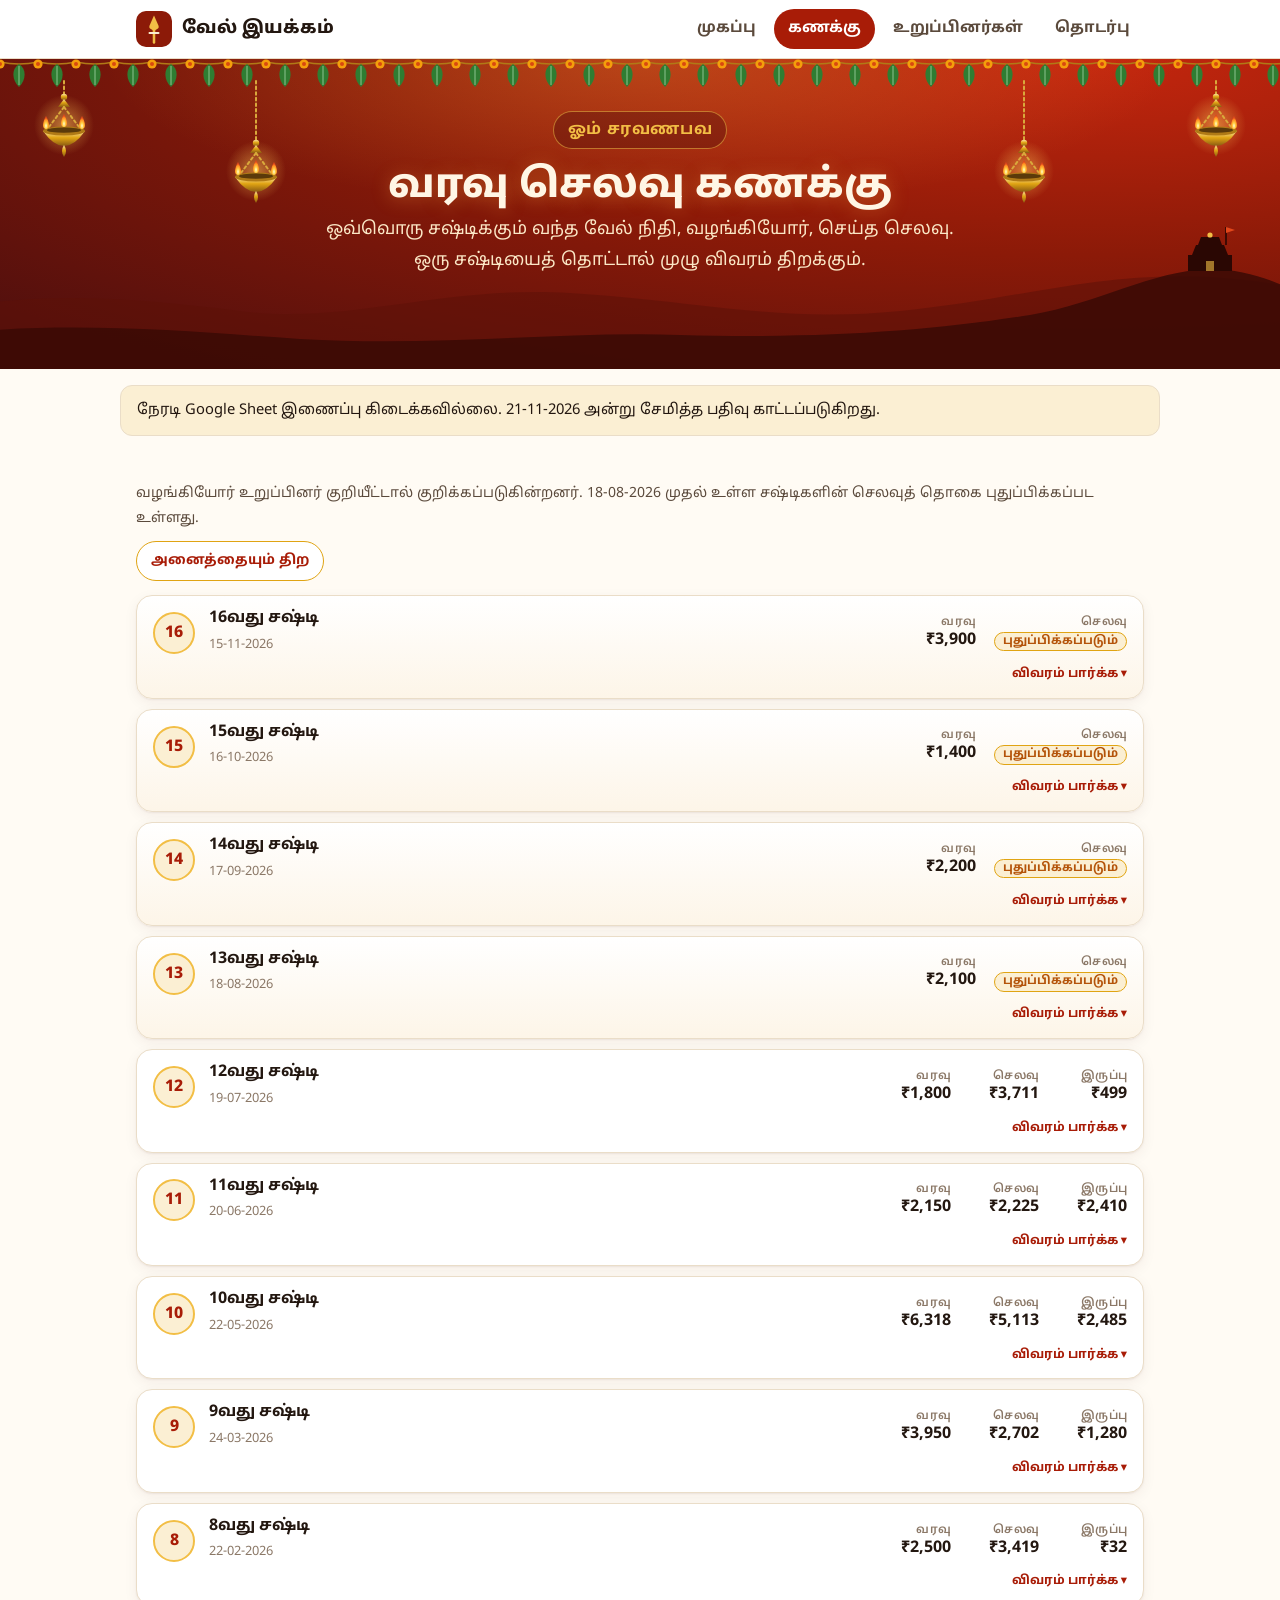
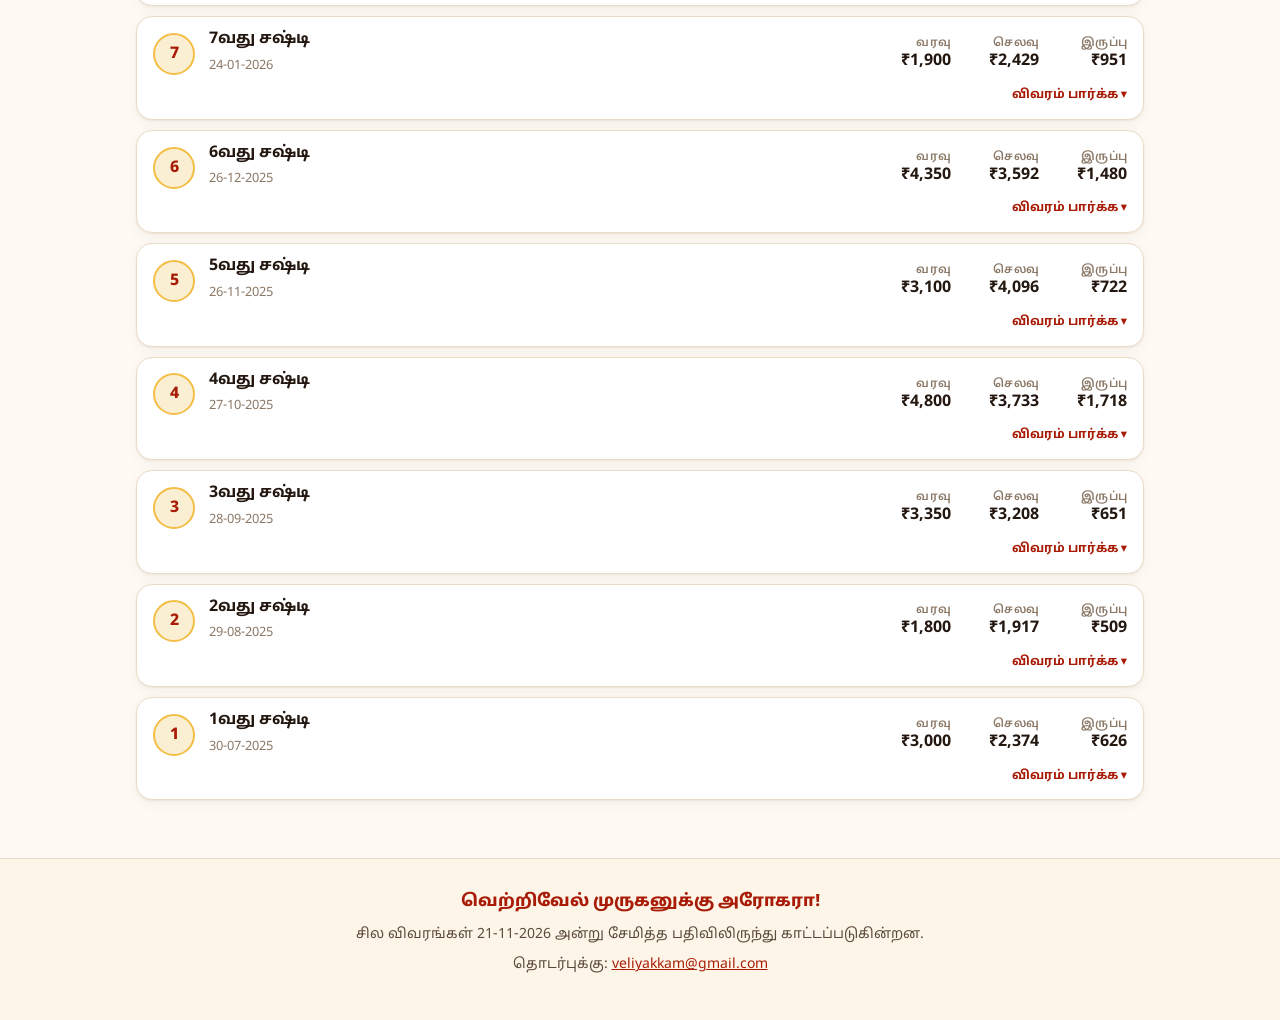
==== accounts.html @ ac23b08f "Keep each member's name on one line, shrinking long names to fit The name is measured in its card af" ====
<!doctype html>
<html lang="ta">
<head>
<meta charset="utf-8">
<meta name="viewport" content="width=device-width, initial-scale=1">
<title>வரவு செலவு கணக்கு · வேல் இயக்கம்</title>
<meta name="description" content="வேல் இயக்கம்: ஒவ்வொரு சஷ்டிக்கும் வந்த வேல் நிதி, வழங்கியோர், செய்த செலவு.">
<meta name="theme-color" content="#8C1A08">
<link rel="icon" href="assets/img/favicon.svg">
<link rel="preconnect" href="https://fonts.googleapis.com">
<link rel="preconnect" href="https://fonts.gstatic.com" crossorigin>
<link href="https://fonts.googleapis.com/css2?family=Noto+Sans+Tamil:wght@400;600;700;800&display=swap" rel="stylesheet">
<link rel="stylesheet" href="assets/css/style.css?v=20261121f">
</head>
<body data-page="accounts">

<header class="top">
  <div class="wrap top-in">
    <a class="brand" href="index.html">
      <img src="assets/img/favicon.svg" alt="" width="36" height="36">
      <span>வேல் இயக்கம்</span>
    </a>
    <nav class="nav" aria-label="பக்கங்கள்">
      <a href="index.html">முகப்பு</a>
      <a href="accounts.html" class="on" aria-current="page">கணக்கு</a>
      <a href="members.html">உறுப்பினர்கள்</a>
      <a href="contact.html">தொடர்பு</a>
    </nav>
  </div>
</header>

<main>
  <section class="hero hero--small">
    <div class="decor-lamps few" data-decor="lamps" aria-hidden="true"></div>
    <div class="wrap hero-text">
      <p class="om">ஓம் சரவணபவ</p>
      <h1>வரவு செலவு கணக்கு</h1>
      <p class="lead">ஒவ்வொரு சஷ்டிக்கும் வந்த வேல் நிதி, வழங்கியோர், செய்த செலவு. ஒரு சஷ்டியைத் தொட்டால் முழு விவரம் திறக்கும்.</p>
    </div>
    <div class="decor-hills" data-decor="hills" aria-hidden="true"></div>
  </section>

  <div id="notice" class="notice wrap" hidden></div>

  <section class="wrap sec">
    <div class="acc-tools">
      <p class="muted small" id="accNote" style="margin:0"></p>
      <button type="button" id="toggleAll">அனைத்தையும் திற</button>
    </div>
    <div id="accList"></div>
  </section>
</main>

<footer class="foot">
  <div class="wrap">
    <p class="arohara">வெற்றிவேல் முருகனுக்கு அரோகரா!</p>
    <p class="small muted" id="source"></p>
    <p class="small muted">தொடர்புக்கு: <a class="js-mail" href="#"></a></p>
  </div>
</footer>

<script src="assets/js/config.js?v=20261121f"></script>
<script src="assets/js/decor.js?v=20261121f"></script>
<script src="assets/js/app.js?v=20261121f"></script>
</body>
</html>
---- assets/css/style.css ----
/* Vel Iyakkam: one small stylesheet. Light and dark follow the phone's setting. */

:root{
  --red:#A81C07; --red-d:#6E1205; --gold:#E0A413; --gold-l:#F2BE45; --cream:#FBEFD3;
  --bg:#FFFBF4; --card:#FFFFFF; --card-2:#FDF5E8;
  --ink:#231710; --ink-2:#5B4A3C; --ink-3:#8B7867; --line:#EADDC8;
  --in:#1F7A4D; --out:#B3261E;
  --r:16px; --sh:0 1px 2px rgba(74,14,14,.06),0 4px 14px rgba(74,14,14,.06);
  --font:"Noto Sans Tamil","Latha",system-ui,-apple-system,"Segoe UI",sans-serif;
}
@media (prefers-color-scheme:dark){
  :root{
    --bg:#191210; --card:#231A17; --card-2:#2C211D;
    --ink:#F5EDE3; --ink-2:#CDBBA9; --ink-3:#9A8776; --line:#3A2C26;
    --red:#E2593C; --in:#5CC48E; --out:#F08A7E; --cream:#3A2C10;
    --sh:0 1px 2px rgba(0,0,0,.3),0 4px 14px rgba(0,0,0,.25);
  }
}

*,*::before,*::after{box-sizing:border-box}
html{scroll-behavior:smooth;-webkit-text-size-adjust:100%}
body{margin:0;background:var(--bg);color:var(--ink);font-family:var(--font);font-size:16px;line-height:1.75}
a{color:var(--red)}
h1,h2,h3{line-height:1.4;margin:0 0 .4em}
h2{font-size:clamp(1.3rem,3.5vw,1.7rem)}
h3{font-size:1.1rem}
h2 small,h3 small,summary small{font-size:.75rem;font-weight:600;color:var(--ink-3);margin-left:6px;letter-spacing:.02em}
p{margin:0 0 1em}
.wrap{max-width:1040px;margin:0 auto;padding:0 16px}
.muted{color:var(--ink-2)}
.small{font-size:.875rem}
.mt{margin-top:32px}
.sec{padding:40px 16px 8px}
:focus-visible{outline:3px solid var(--gold);outline-offset:2px;border-radius:6px}

/* header */
.top{position:sticky;top:0;z-index:10;background:var(--card);border-bottom:1px solid var(--line)}
.top-in{display:flex;align-items:center;justify-content:space-between;height:58px;gap:12px}
.brand{display:flex;align-items:center;gap:10px;color:var(--ink);font-weight:800;font-size:1.1rem;text-decoration:none;white-space:nowrap}
.brand img{border-radius:10px}
.nav{display:flex;gap:4px;align-items:center}
.nav a{color:var(--ink-2);text-decoration:none;padding:7px 14px;border-radius:999px;font-size:.95rem;font-weight:700}
.nav a:hover{background:var(--card-2)}
.nav a.on{background:var(--red);color:#fff}
@media (max-width:640px){
  .top-in{flex-wrap:wrap;height:auto;padding-top:8px;gap:6px}
  .nav{width:100%;gap:0;border-top:1px solid var(--line)}
  .nav a{flex:1;text-align:center;border-radius:0;padding:9px 2px;font-size:.84rem;border-bottom:3px solid transparent}
  .nav a.on{background:none;color:var(--red);border-bottom-color:var(--red)}
}

/* hero: painting, hanging lamps, mango-leaf thoranam, hills, Vel with rooster flag */
.hero{position:relative;overflow:hidden;isolation:isolate;color:#FFF6E5;text-align:center;padding:64px 0 92px;
  background:radial-gradient(60% 70% at 50% 0%,rgba(255,170,60,.28) 0%,rgba(255,170,60,0) 70%),
             radial-gradient(120% 140% at 85% 0%,#C4260E 0%,#8C1A08 45%,#4A0E0E 100%)}
.hero::before{content:"";position:absolute;left:0;right:0;top:0;height:30px;z-index:3;background:url("data:image/svg+xml,%3Csvg xmlns='http://www.w3.org/2000/svg' width='38' height='30'%3E%3Cpath d='M0 3 Q19 7 38 3' stroke='%23B07A16' stroke-width='1.6' fill='none'/%3E%3Cpath d='M19 5 C27 10 26 21 19 28 C12 21 11 10 19 5Z' fill='%232F7D32'/%3E%3Cpath d='M19 7 L19 26' stroke='%23A5D6A7' stroke-width='.8'/%3E%3Ccircle cx='0' cy='5' r='4.6' fill='%23F59E0B'/%3E%3Ccircle cx='38' cy='5' r='4.6' fill='%23F59E0B'/%3E%3Ccircle cx='0' cy='5' r='2' fill='%23D9480F'/%3E%3Ccircle cx='38' cy='5' r='2' fill='%23D9480F'/%3E%3C/svg%3E") repeat-x;background-size:38px 30px}
.hero-grid{position:relative;z-index:2;display:grid;grid-template-columns:210px 1fr 200px;gap:28px;align-items:center}
.hero-text{min-width:0}
.om{display:inline-block;margin:0 0 10px;padding:4px 14px;border:1px solid rgba(242,190,69,.55);border-radius:999px;color:var(--gold-l);font-weight:700;letter-spacing:.04em;background:rgba(74,14,14,.35)}
.hero h1{font-size:clamp(2rem,7vw,3.2rem);font-weight:800;margin:0;text-shadow:0 2px 18px rgba(255,170,60,.35)}
.yama{margin:2px 0 12px;color:var(--gold-l);font-weight:700;letter-spacing:.06em;font-size:1.02rem}
.lead{max-width:36em;margin:0 auto 22px;font-size:clamp(1rem,2.6vw,1.1rem);color:#FBE7C6}
.deity{margin:0;position:relative}
.deity::before{content:"";position:absolute;inset:-26px;border-radius:50%;background:radial-gradient(closest-side,rgba(255,196,90,.55),rgba(255,196,90,0));z-index:-1}
.deity img{display:block;width:100%;height:auto;border-radius:105px 105px 14px 14px;border:4px solid #F2BE45;
  box-shadow:0 0 0 5px rgba(74,14,14,.6),0 0 0 7px rgba(242,190,69,.55),0 18px 40px rgba(0,0,0,.35)}
.vel-flag svg{display:block;width:100%;height:auto;filter:drop-shadow(0 8px 18px rgba(0,0,0,.35))}
.vel-flag .flag{transform-box:fill-box;transform-origin:0 50%;animation:wave 4.5s ease-in-out infinite alternate}
.decor-lamps{position:absolute;left:0;right:0;top:22px;height:240px;z-index:1;pointer-events:none}
.lamp{position:absolute;top:0;transform:translateX(-50%);transform-origin:50% 0;animation:sway 5.5s ease-in-out infinite alternate}
.lamp svg{display:block;overflow:visible}
.lamp .flame{transform-box:fill-box;transform-origin:50% 100%;animation:flicker 1.3s ease-in-out infinite alternate}
.lamp .glow{animation:glow 2.6s ease-in-out infinite alternate}
.decor-hills{position:absolute;left:0;right:0;bottom:0;height:150px;z-index:1;pointer-events:none}
@keyframes sway{from{transform:translateX(-50%) rotate(-2.2deg)}to{transform:translateX(-50%) rotate(2.2deg)}}
@keyframes flicker{0%{transform:scale(1,1)}40%{transform:scale(.9,1.1)}70%{transform:scale(1.06,.94)}100%{transform:scale(.96,1.05)}}
@keyframes glow{from{opacity:.65}to{opacity:1}}
@keyframes wave{from{transform:skewY(0deg) scaleX(1)}to{transform:skewY(-3deg) scaleX(.96)}}
@media (prefers-reduced-motion:reduce){.lamp,.lamp .flame,.lamp .glow,.vel-flag .flag{animation:none}}
@media (max-width:1180px){.lamp.wide{display:none}}
@media (max-width:860px){
  .hero{padding:52px 0 86px}
  .hero-grid{grid-template-columns:1fr;gap:6px}
  .deity{width:150px;margin:0 auto 10px}
  .deity img{border-radius:75px 75px 12px 12px}
  .vel-flag{display:none}
  .lamp.mid{top:0}
  .lamp.mid:nth-child(3){left:7%!important}.lamp.mid:nth-child(4){left:93%!important}
}
.hero--small{padding:52px 0 70px}
.hero--small h1{font-size:clamp(1.7rem,5.5vw,2.5rem)}
.cta{display:flex;gap:10px;justify-content:center;flex-wrap:wrap}
.btn{display:inline-block;padding:11px 22px;border-radius:999px;font-weight:700;text-decoration:none;border:2px solid transparent}
.btn-gold{background:var(--gold-l);color:#3B1A00}
.btn-line{border-color:rgba(255,246,229,.6);color:#FFF6E5}
.btn-red{background:var(--red);color:#fff}
.btn-ghost{border-color:var(--red);color:var(--red)}
.btn:hover{filter:brightness(1.06)}

.notice{margin-top:16px;margin-bottom:0;padding:12px 16px;border-radius:12px;background:var(--cream);color:var(--ink);font-size:.92rem;border:1px solid var(--line)}

/* stats */
.stats{display:grid;grid-template-columns:repeat(3,1fr);gap:12px;margin-top:-26px;position:relative}
.stat{background:var(--card);border:1px solid var(--line);border-radius:var(--r);box-shadow:var(--sh);padding:14px 16px;display:flex;flex-direction:column}
.stat .k{font-size:.85rem;color:var(--ink-2);font-weight:600}
.stat .v{font-size:clamp(1.3rem,3.6vw,1.75rem);font-weight:800;font-variant-numeric:tabular-nums;line-height:1.3}
.stat .e{font-size:.72rem;color:var(--ink-3)}
.stat-hl{background:linear-gradient(160deg,var(--card) 0%,var(--cream) 100%);border-color:var(--gold)}
.notice:not([hidden]) + .stats{margin-top:14px}
@media (max-width:520px){.stats{gap:8px}.stat{padding:12px 10px}.stat .k{font-size:.78rem}}

/* next sashti */
.sashti{margin-top:14px;display:flex;align-items:center;justify-content:space-between;gap:16px;background:var(--card);border:1px solid var(--line);border-left:5px solid var(--gold);border-radius:var(--r);padding:14px 18px;box-shadow:var(--sh)}
.sashti .k{font-size:.85rem;color:var(--ink-2);font-weight:600}
.sashti .d{font-size:1.15rem;font-weight:800}
.count{text-align:center;min-width:74px}
.count b{display:block;font-size:1.8rem;line-height:1.1;color:var(--red)}
.count span{font-size:.8rem;color:var(--ink-2)}

/* tables */
.table-wrap{overflow-x:auto;border:1px solid var(--line);border-radius:var(--r);background:var(--card);box-shadow:var(--sh)}
.tbl{width:100%;border-collapse:collapse;font-size:.92rem}
.tbl th{text-align:left;font-size:.8rem;color:var(--ink-2);background:var(--card-2);padding:10px 12px;white-space:nowrap}
.tbl td{padding:10px 12px;border-top:1px solid var(--line);vertical-align:top}
.tbl .n{text-align:right;font-variant-numeric:tabular-nums;white-space:nowrap}
.tbl .in{color:var(--in)}
.tbl .out{color:var(--out)}
.tbl .sub{font-size:.78rem;color:var(--ink-3)}
.tbl .sub-i{display:block;font-size:.78rem;color:var(--ink-3)}
.tbl tr.now td{background:var(--cream)}
.tbl tr.pending td{background:var(--card-2)}
.pend{display:inline-block;padding:1px 8px;border-radius:999px;background:var(--cream);color:var(--warn,#B45309);font-size:.74rem;font-weight:700;white-space:nowrap;border:1px solid var(--gold)}
@media (max-width:520px){.tbl{font-size:.84rem}.tbl th,.tbl td{padding:8px 7px}.tbl .opt{display:none}}

details.more{margin-top:14px}
details.more summary{cursor:pointer;font-weight:700;padding:8px 0}
details.more .table-wrap{margin-top:6px}

/* help list */
.helplist{list-style:none;margin:0;padding:0;display:grid;gap:10px}
.helplist li{display:grid;grid-template-columns:auto 1fr auto;gap:4px 14px;align-items:center;background:var(--card);border:1px solid var(--line);border-radius:var(--r);padding:12px 16px;box-shadow:var(--sh)}
.helplist .no{grid-row:span 2;width:44px;height:44px;border-radius:50%;display:grid;place-items:center;background:var(--cream);color:var(--red);font-weight:800;border:2px solid var(--gold-l)}
.helplist .when{font-weight:700}
.helplist .tag{display:inline-block;margin-left:8px;padding:0 8px;border-radius:999px;background:var(--red);color:#fff;font-size:.72rem;font-weight:700;vertical-align:middle}
.helplist .kids{grid-row:span 2;text-align:center;font-weight:800;color:var(--in);line-height:1.2}
.helplist .kids small{display:block;font-weight:600;font-size:.72rem;color:var(--ink-3)}
.helplist .what{font-size:.86rem;color:var(--ink-2)}

/* members */
.people{display:grid;grid-template-columns:repeat(auto-fill,minmax(140px,1fr));gap:14px}
.person{margin:0;background:var(--card);border:1px solid var(--line);border-radius:var(--r);padding:14px 10px;text-align:center;box-shadow:var(--sh)}
.ph{position:relative;width:96px;height:96px;margin:0 auto 10px;border-radius:50%;overflow:hidden;background:linear-gradient(150deg,#C4260E,#6E1205);border:3px solid var(--gold-l)}
.ph span{position:absolute;inset:0;display:grid;place-items:center;color:#FFF6E5;font-weight:800;font-size:1.6rem;letter-spacing:.02em}
.ph img{position:absolute;inset:0;width:100%;height:100%;object-fit:cover;opacity:0;transition:opacity .2s}
.ph img.ok{opacity:1}
.person figcaption{display:flex;flex-direction:column;line-height:1.45}
.person figcaption b{display:block;font-size:.95rem;white-space:nowrap;overflow:hidden}
.person figcaption span{font-size:.78rem;color:var(--ink-3)}

/* join */
.join{background:var(--card);border:1px solid var(--line);border-radius:var(--r);padding:24px 20px;box-shadow:var(--sh)}
.steps{margin:0 0 18px;padding-left:1.3em}
.steps li{margin-bottom:6px}
.join .cta{justify-content:flex-start}

.foot{margin-top:40px;padding:28px 0 36px;border-top:1px solid var(--line);text-align:center;background:var(--card-2)}
.foot p{margin:0 0 6px}
.foot .arohara{color:var(--red);font-weight:800;font-size:1.05rem}
.tiny{font-size:.75rem}
.acc-link{display:flex;align-items:center;justify-content:space-between;gap:12px;margin-top:16px;padding:14px 18px;border-radius:var(--r);background:var(--card);border:1px solid var(--gold);box-shadow:var(--sh);color:var(--ink);text-decoration:none}
.acc-link small{display:block;color:var(--ink-3);font-size:.82rem}
.acc-link .arrow{font-size:1.4rem;color:var(--red);font-weight:800}
.acc-link:hover{background:var(--card-2)}

/* accounts page */
.acc-tools{display:flex;justify-content:space-between;align-items:center;gap:10px;flex-wrap:wrap;margin:6px 0 14px}
.acc-tools button{font:inherit;font-size:.86rem;font-weight:700;padding:7px 14px;border-radius:999px;border:1px solid var(--gold);background:var(--card);color:var(--red);cursor:pointer}
.cyc{background:var(--card);border:1px solid var(--line);border-radius:var(--r);box-shadow:var(--sh);margin-bottom:10px;overflow:hidden}
.cyc[open]{border-color:var(--gold)}
.cyc.pending{background:linear-gradient(180deg,var(--card) 0%,var(--card-2) 100%)}
.cyc summary{list-style:none;cursor:pointer;display:grid;grid-template-columns:auto 1fr auto;gap:6px 14px;align-items:center;padding:12px 16px}
.cyc summary::-webkit-details-marker{display:none}
.cyc .no{width:42px;height:42px;border-radius:50%;display:grid;place-items:center;background:var(--cream);color:var(--red);font-weight:800;border:2px solid var(--gold-l)}
.cyc .t b{display:block;line-height:1.35}
.cyc .t span{font-size:.8rem;color:var(--ink-3)}
.cyc .fig{display:flex;gap:18px;text-align:right}
.cyc .fig div{display:flex;flex-direction:column;line-height:1.3;min-width:70px}
.cyc .fig small{font-size:.72rem;color:var(--ink-3)}
.cyc .fig b{font-variant-numeric:tabular-nums}
.cyc .chev{grid-column:3;justify-self:end;font-size:.78rem;color:var(--red);font-weight:700}
.cyc[open] .chev .o{display:none}.cyc:not([open]) .chev .c{display:none}
.cyc-body{padding:4px 16px 16px;border-top:1px dashed var(--line)}
.cyc-body h4{margin:14px 0 6px;font-size:.92rem}
.cyc-body .line{display:flex;justify-content:space-between;gap:10px;padding:6px 0;border-bottom:1px solid var(--line);font-size:.9rem}
.cyc-body .line:last-child{border-bottom:0}
.cyc-body .line .d{color:var(--ink-3);font-size:.8rem;min-width:84px}
.cyc-body .line .who{flex:1}
.cyc-body .line .a{font-variant-numeric:tabular-nums;font-weight:700;white-space:nowrap}
.cyc-body .bal{display:flex;justify-content:space-between;margin-top:10px;padding:8px 12px;border-radius:10px;background:var(--card-2);font-weight:700}
@media (max-width:620px){
  .cyc summary{grid-template-columns:auto 1fr}
  .cyc .fig{grid-column:1 / -1;justify-content:space-between;text-align:left;padding-top:4px}
  .cyc .fig div{min-width:0}
  .cyc .chev{grid-column:1 / -1;justify-self:start}
}

.tab-links{display:grid;grid-template-columns:1fr 1fr;gap:12px}
@media (max-width:620px){.tab-links{grid-template-columns:1fr}}
.contact-list{list-style:none;margin:0;padding:0}
.contact-list li{display:flex;justify-content:space-between;gap:12px;padding:12px 0;border-bottom:1px solid var(--line);flex-wrap:wrap}
.contact-list li:last-child{border-bottom:0}
.contact-list span{color:var(--ink-2);font-weight:600}
.contact-list a{font-weight:700}
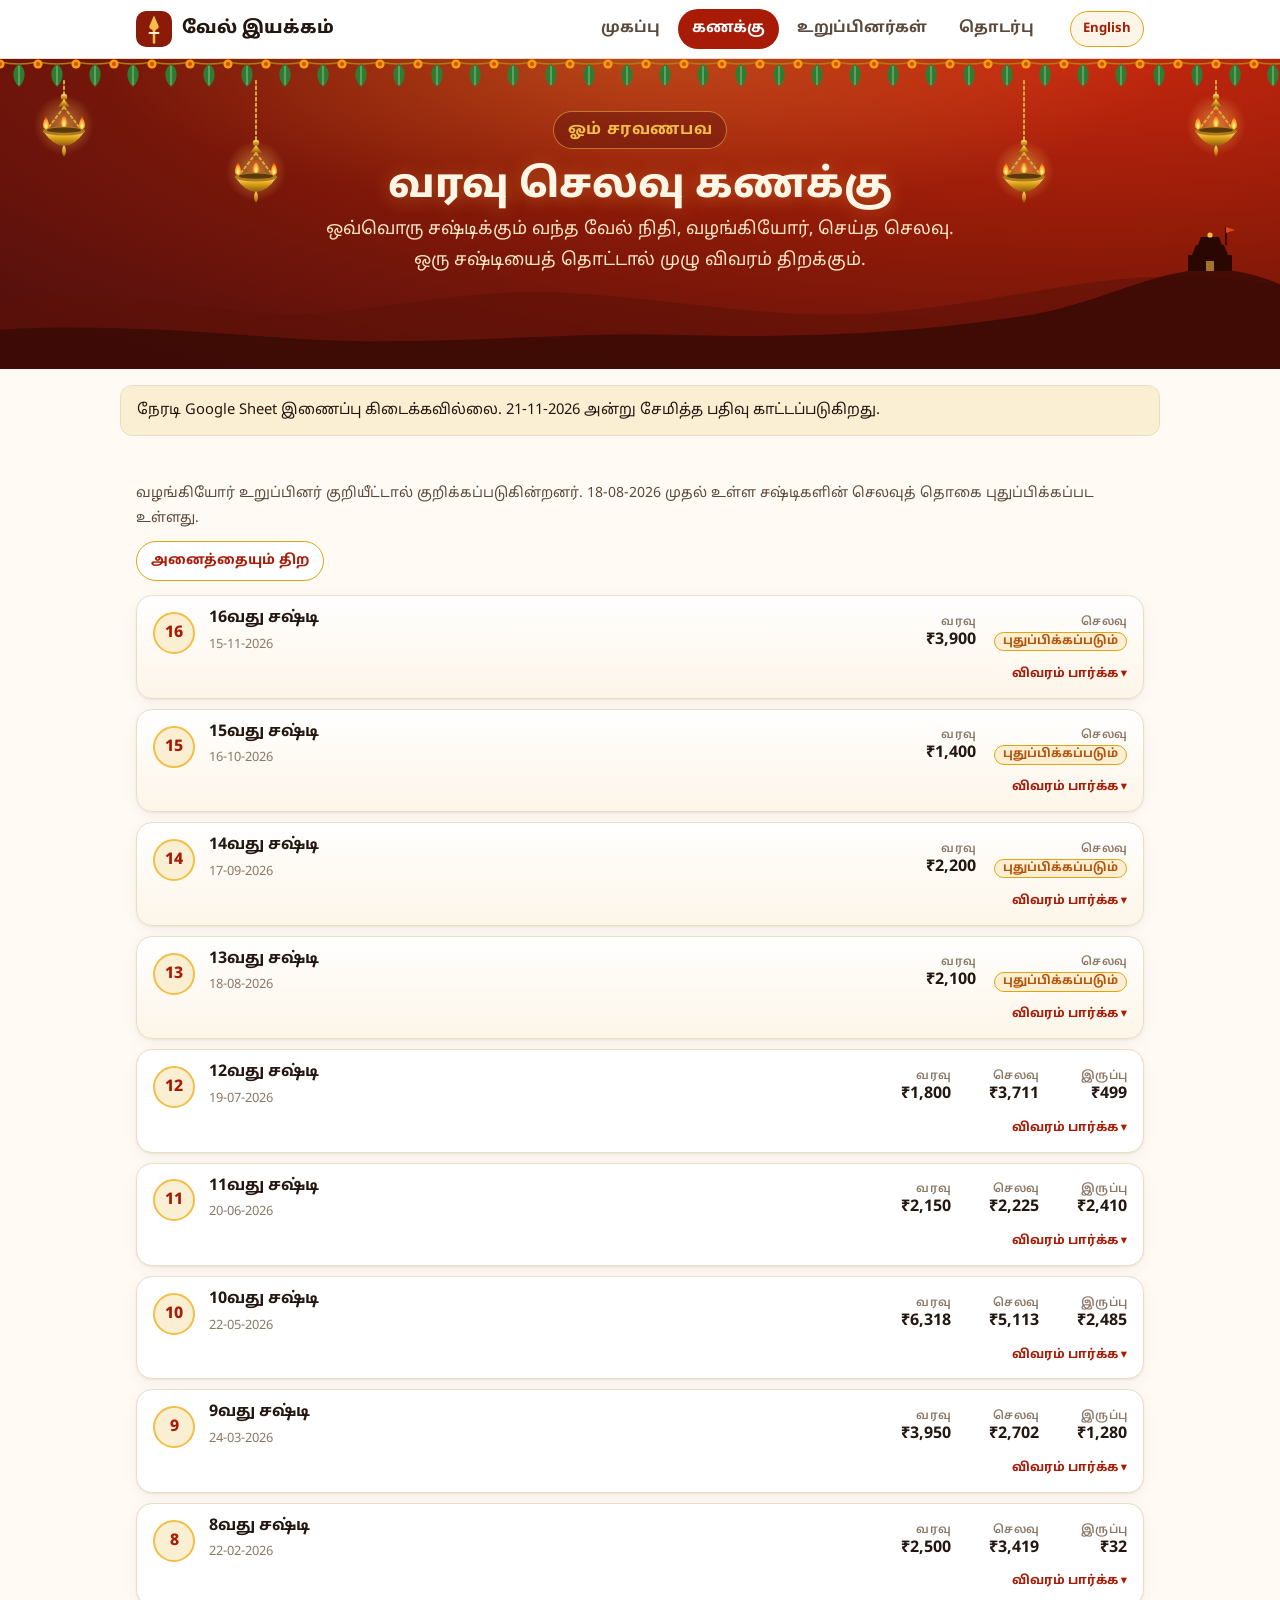
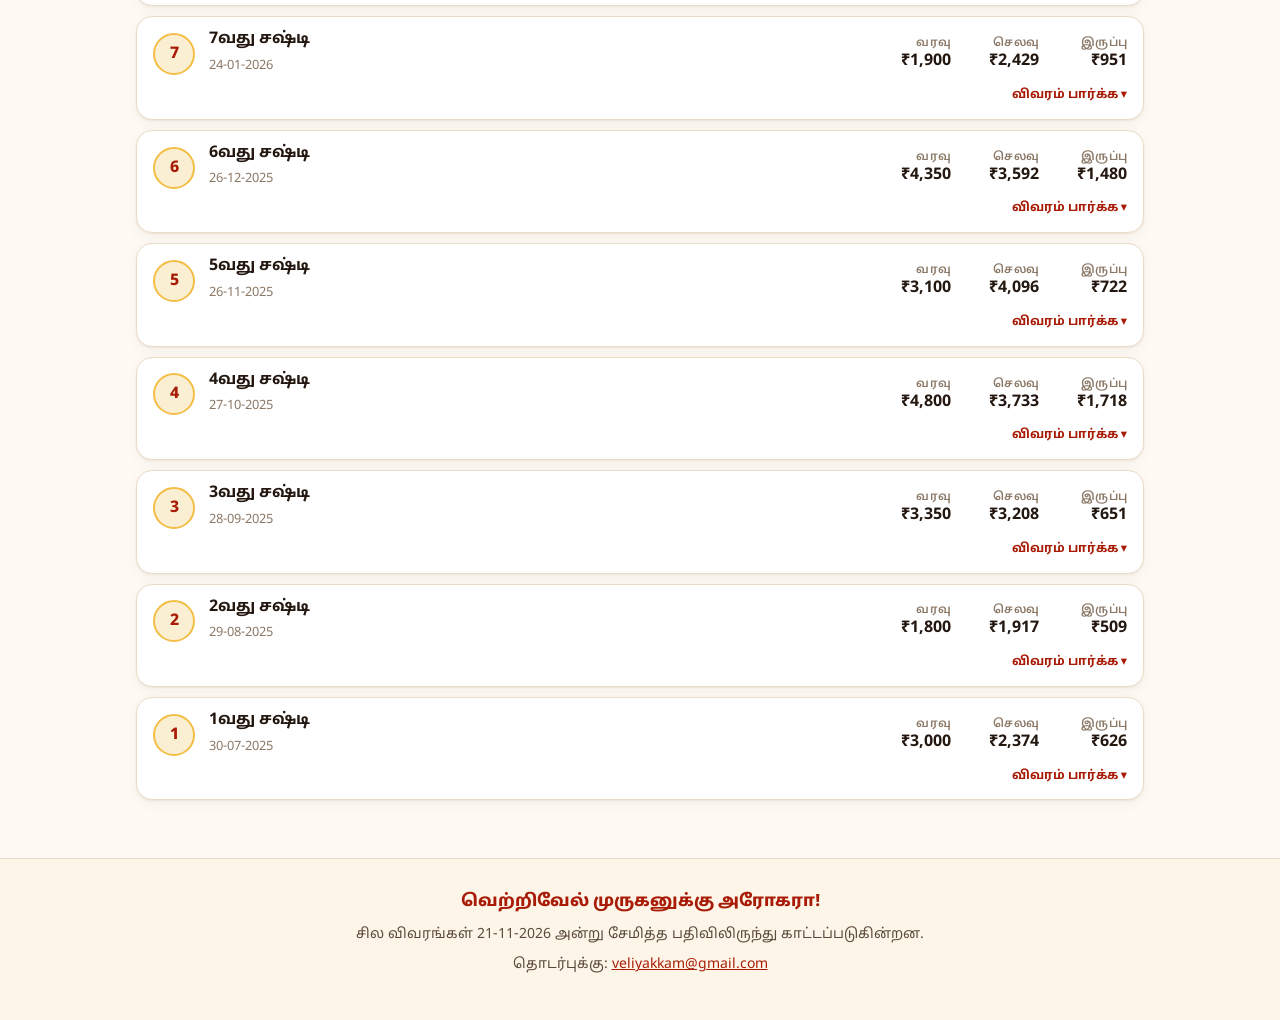
==== commit e44a11f3: "English / Tamil switch on every page; Sujith's photo (VEL-015) A button in the header switches the w" ====
--- a/accounts.html
+++ b/accounts.html
@@ -3,14 +3,14 @@
 <head>
 <meta charset="utf-8">
 <meta name="viewport" content="width=device-width, initial-scale=1">
-<title>வரவு செலவு கணக்கு · வேல் இயக்கம்</title>
+<title data-en="Accounts · Vel Iyakkam">வரவு செலவு கணக்கு · வேல் இயக்கம்</title>
 <meta name="description" content="வேல் இயக்கம்: ஒவ்வொரு சஷ்டிக்கும் வந்த வேல் நிதி, வழங்கியோர், செய்த செலவு.">
 <meta name="theme-color" content="#8C1A08">
 <link rel="icon" href="assets/img/favicon.svg">
 <link rel="preconnect" href="https://fonts.googleapis.com">
 <link rel="preconnect" href="https://fonts.gstatic.com" crossorigin>
 <link href="https://fonts.googleapis.com/css2?family=Noto+Sans+Tamil:wght@400;600;700;800&display=swap" rel="stylesheet">
-<link rel="stylesheet" href="assets/css/style.css?v=20261121f">
+<link rel="stylesheet" href="assets/css/style.css?v=20261121h">
 </head>
 <body data-page="accounts">
 
@@ -18,13 +18,14 @@
   <div class="wrap top-in">
     <a class="brand" href="index.html">
       <img src="assets/img/favicon.svg" alt="" width="36" height="36">
-      <span>வேல் இயக்கம்</span>
+      <span data-en="Vel Iyakkam">வேல் இயக்கம்</span>
     </a>
+    <button class="lang" id="langBtn" type="button">English</button>
     <nav class="nav" aria-label="பக்கங்கள்">
-      <a href="index.html">முகப்பு</a>
-      <a href="accounts.html" class="on" aria-current="page">கணக்கு</a>
-      <a href="members.html">உறுப்பினர்கள்</a>
-      <a href="contact.html">தொடர்பு</a>
+      <a href="index.html" data-en="Home">முகப்பு</a>
+      <a href="accounts.html" class="on" aria-current="page" data-en="Accounts">கணக்கு</a>
+      <a href="members.html" data-en="Members">உறுப்பினர்கள்</a>
+      <a href="contact.html" data-en="Contact">தொடர்பு</a>
     </nav>
   </div>
 </header>
@@ -33,9 +34,9 @@
   <section class="hero hero--small">
     <div class="decor-lamps few" data-decor="lamps" aria-hidden="true"></div>
     <div class="wrap hero-text">
-      <p class="om">ஓம் சரவணபவ</p>
-      <h1>வரவு செலவு கணக்கு</h1>
-      <p class="lead">ஒவ்வொரு சஷ்டிக்கும் வந்த வேல் நிதி, வழங்கியோர், செய்த செலவு. ஒரு சஷ்டியைத் தொட்டால் முழு விவரம் திறக்கும்.</p>
+      <p class="om" data-en="Om Saravanabhava">ஓம் சரவணபவ</p>
+      <h1 data-en="Accounts">வரவு செலவு கணக்கு</h1>
+      <p class="lead" data-en="What came in for each Sashti, who gave it, and what was spent. Tap a Sashti to see the full details.">ஒவ்வொரு சஷ்டிக்கும் வந்த வேல் நிதி, வழங்கியோர், செய்த செலவு. ஒரு சஷ்டியைத் தொட்டால் முழு விவரம் திறக்கும்.</p>
     </div>
     <div class="decor-hills" data-decor="hills" aria-hidden="true"></div>
   </section>
@@ -53,14 +54,14 @@
 
 <footer class="foot">
   <div class="wrap">
-    <p class="arohara">வெற்றிவேல் முருகனுக்கு அரோகரா!</p>
+    <p class="arohara" data-en="Vetrivel Muruganukku Arohara!">வெற்றிவேல் முருகனுக்கு அரோகரா!</p>
     <p class="small muted" id="source"></p>
-    <p class="small muted">தொடர்புக்கு: <a class="js-mail" href="#"></a></p>
+    <p class="small muted" data-en="Contact: &lt;a class=&quot;js-mail&quot; href=&quot;#&quot;&gt;&lt;/a&gt;">தொடர்புக்கு: <a class="js-mail" href="#"></a></p>
   </div>
 </footer>
 
-<script src="assets/js/config.js?v=20261121f"></script>
-<script src="assets/js/decor.js?v=20261121f"></script>
-<script src="assets/js/app.js?v=20261121f"></script>
+<script src="assets/js/config.js?v=20261121h"></script>
+<script src="assets/js/decor.js?v=20261121h"></script>
+<script src="assets/js/app.js?v=20261121h"></script>
 </body>
 </html>
--- a/assets/css/style.css
+++ b/assets/css/style.css
@@ -36,7 +36,7 @@
 /* header */
 .top{position:sticky;top:0;z-index:10;background:var(--card);border-bottom:1px solid var(--line)}
 .top-in{display:flex;align-items:center;justify-content:space-between;height:58px;gap:12px}
-.brand{display:flex;align-items:center;gap:10px;color:var(--ink);font-weight:800;font-size:1.1rem;text-decoration:none;white-space:nowrap}
+.brand{margin-right:auto;display:flex;align-items:center;gap:10px;color:var(--ink);font-weight:800;font-size:1.1rem;text-decoration:none;white-space:nowrap}
 .brand img{border-radius:10px}
 .nav{display:flex;gap:4px;align-items:center}
 .nav a{color:var(--ink-2);text-decoration:none;padding:7px 14px;border-radius:999px;font-size:.95rem;font-weight:700}
@@ -211,3 +211,10 @@
 .contact-list li:last-child{border-bottom:0}
 .contact-list span{color:var(--ink-2);font-weight:600}
 .contact-list a{font-weight:700}
+
+/* language switch */
+.lang{order:2;margin-left:10px;font:inherit;font-size:.82rem;font-weight:700;padding:6px 12px;border-radius:999px;border:1px solid var(--gold);background:var(--card-2);color:var(--red);cursor:pointer;white-space:nowrap}
+.lang:hover{background:var(--cream)}
+.nav{order:1}
+html[lang="en"] .stat .e,html[lang="en"] h2 small,html[lang="en"] h3 small,html[lang="en"] summary small{display:none}
+@media (max-width:640px){.lang{order:2;margin-left:auto}.nav{order:3}}
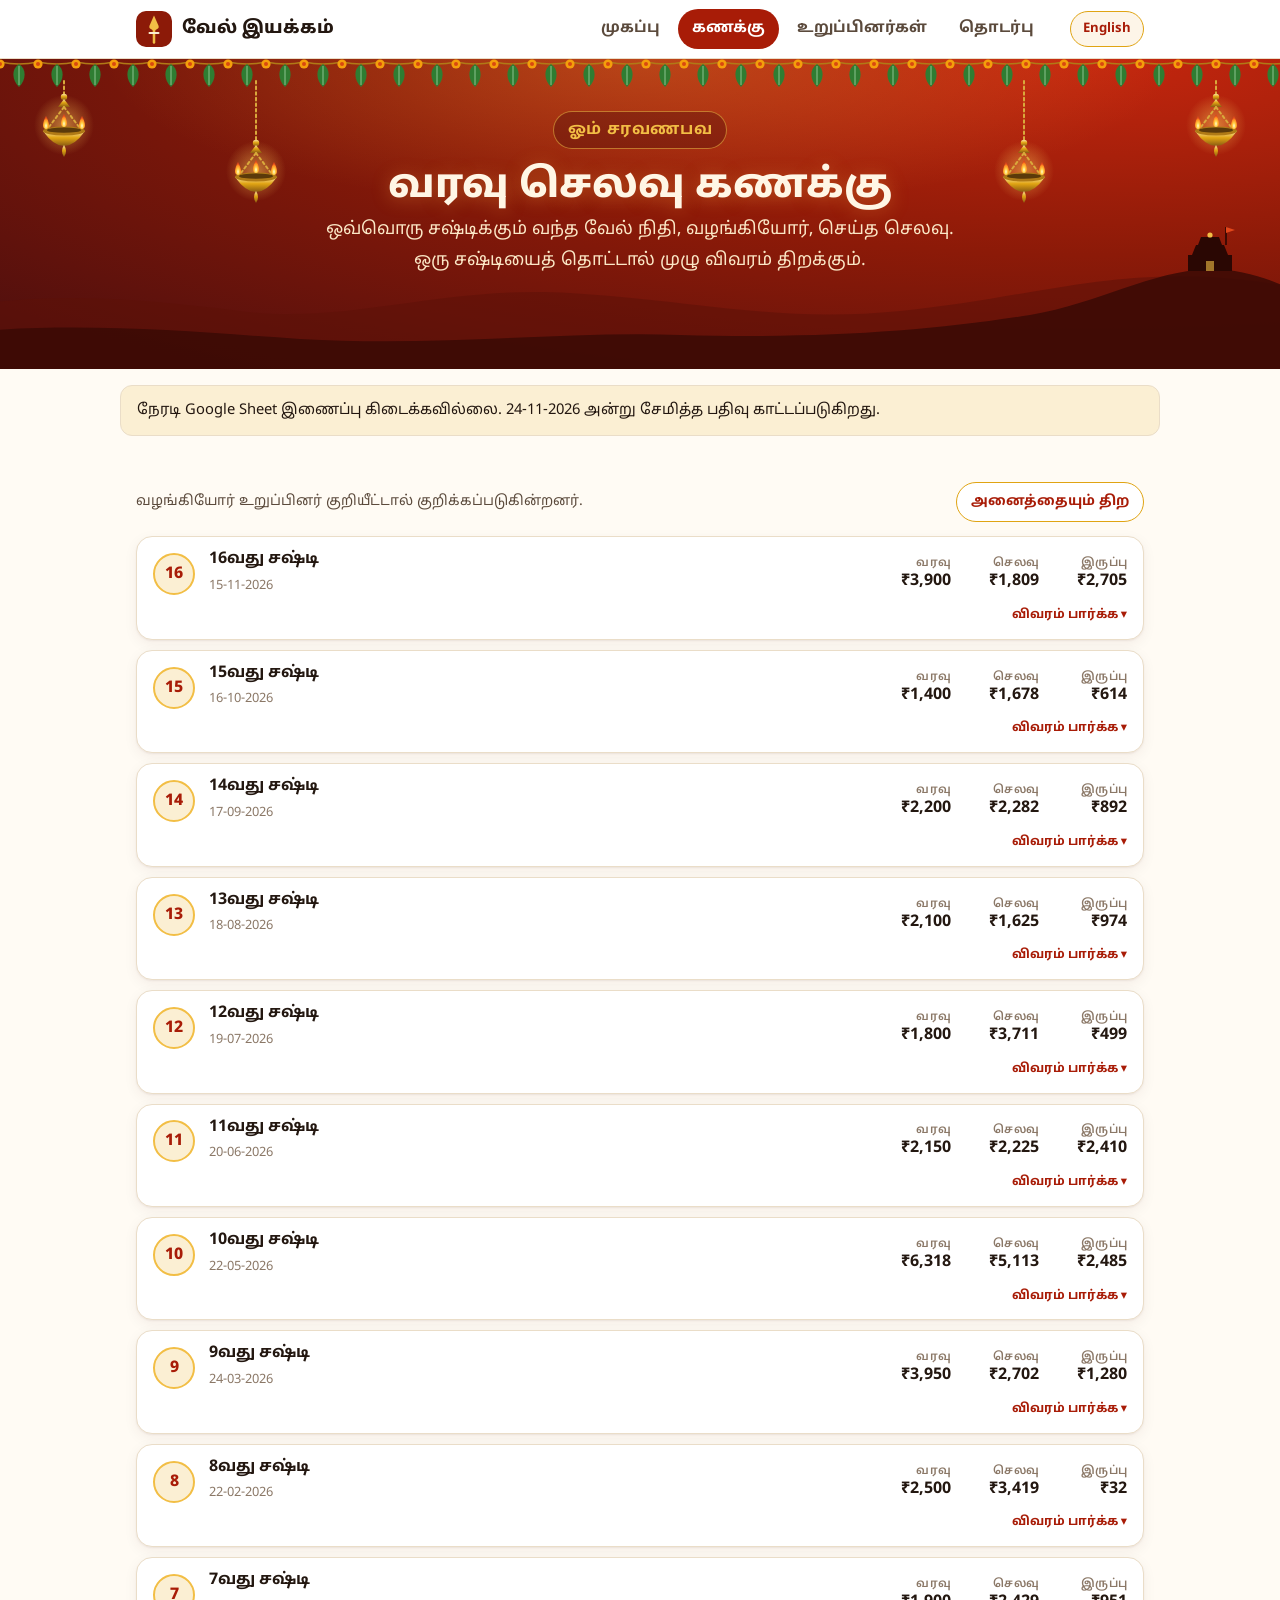
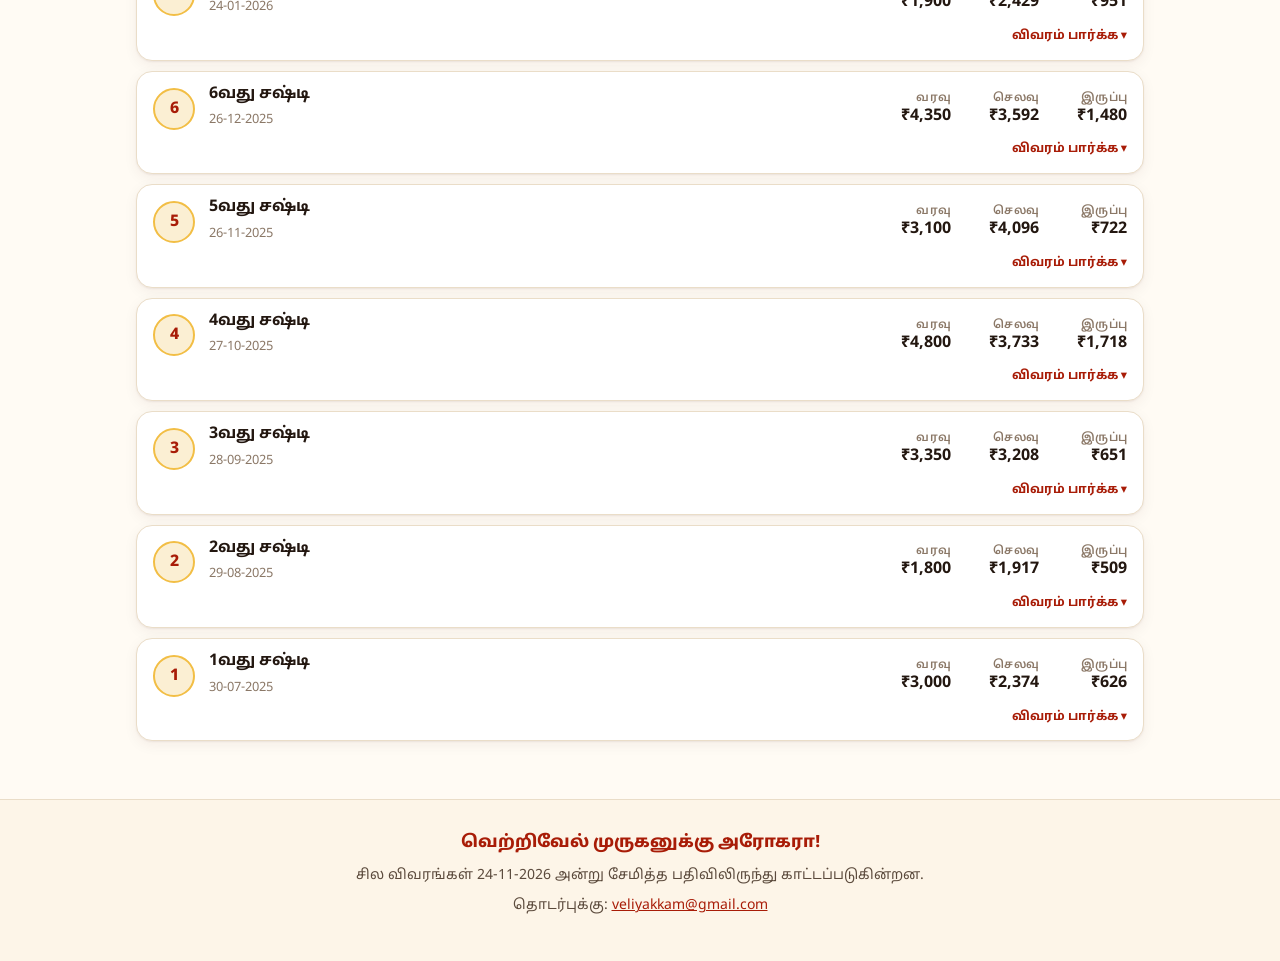
==== commit 1fa90601: "August to November spending from the treasurer; four more photos Saved copy follows the sheet: Augus" ====
--- a/accounts.html
+++ b/accounts.html
@@ -10,7 +10,7 @@
 <link rel="preconnect" href="https://fonts.googleapis.com">
 <link rel="preconnect" href="https://fonts.gstatic.com" crossorigin>
 <link href="https://fonts.googleapis.com/css2?family=Noto+Sans+Tamil:wght@400;600;700;800&display=swap" rel="stylesheet">
-<link rel="stylesheet" href="assets/css/style.css?v=20261121h">
+<link rel="stylesheet" href="assets/css/style.css?v=20261124a">
 </head>
 <body data-page="accounts">
 
@@ -60,8 +60,8 @@
   </div>
 </footer>
 
-<script src="assets/js/config.js?v=20261121h"></script>
-<script src="assets/js/decor.js?v=20261121h"></script>
-<script src="assets/js/app.js?v=20261121h"></script>
+<script src="assets/js/config.js?v=20261124a"></script>
+<script src="assets/js/decor.js?v=20261124a"></script>
+<script src="assets/js/app.js?v=20261124a"></script>
 </body>
 </html>
